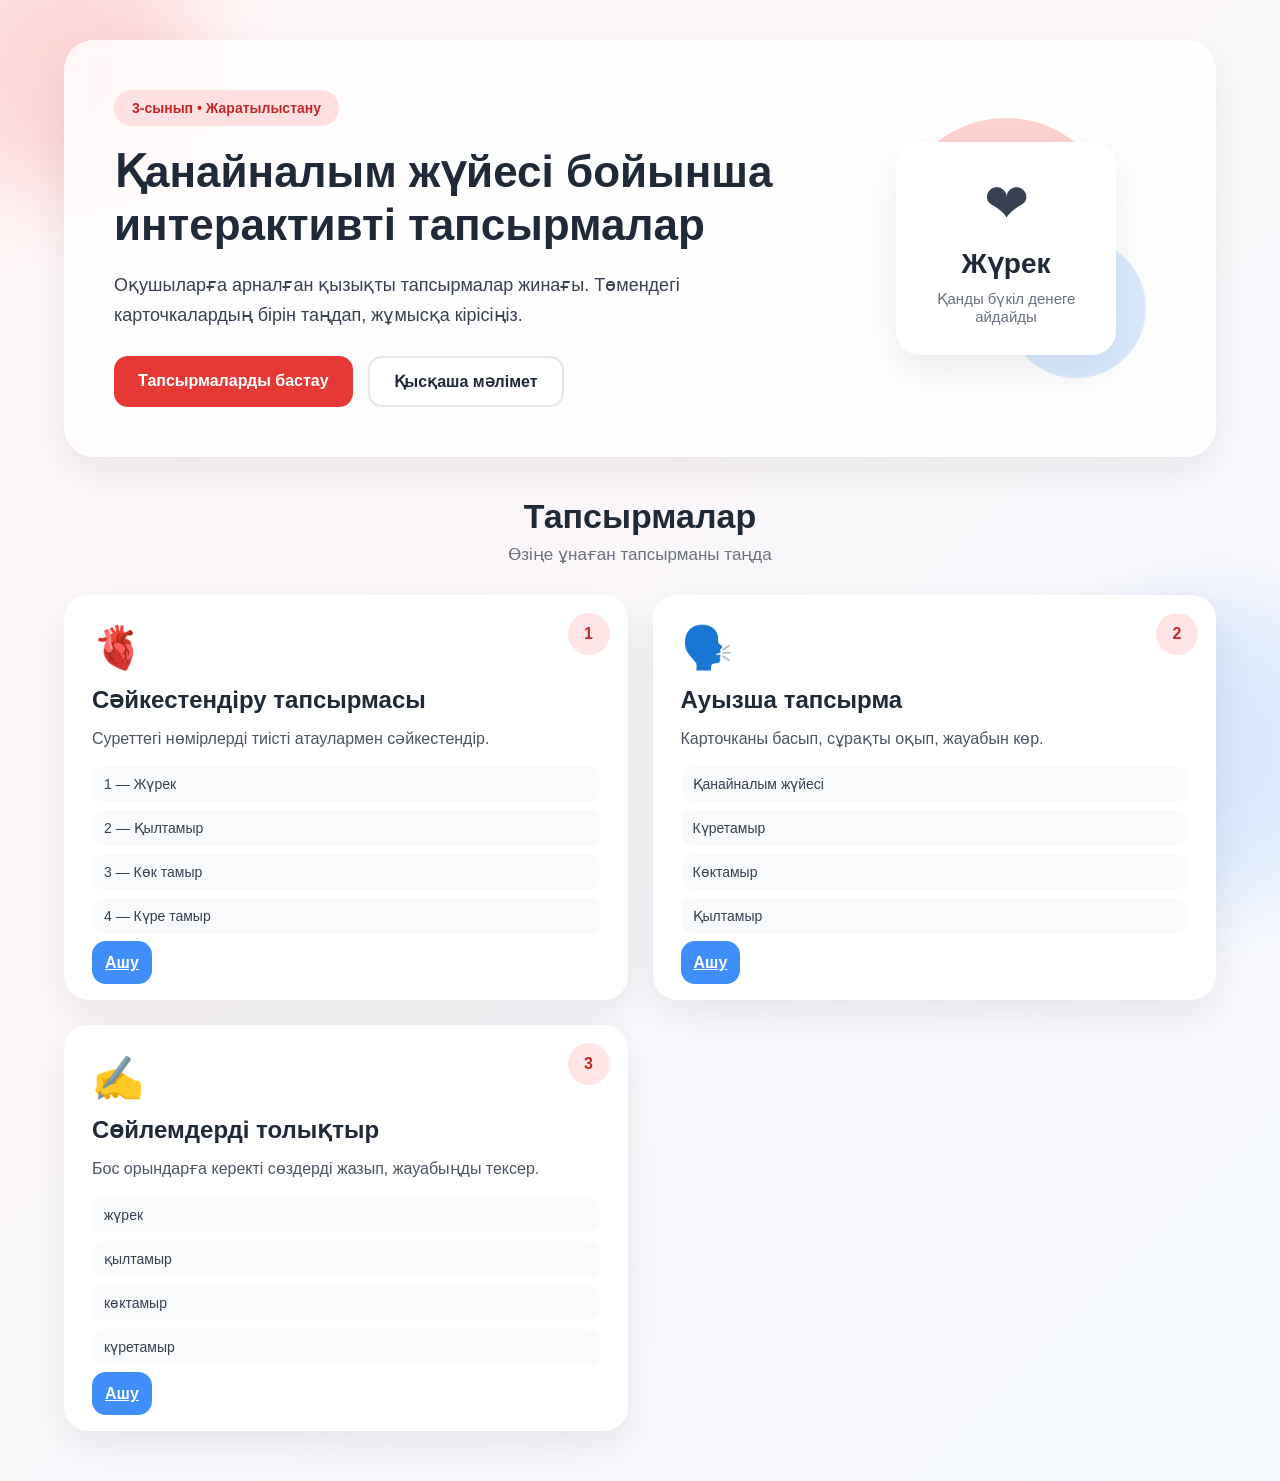
==== index.html @ b1f93da4 "bilim project start" ====
<!DOCTYPE html>
<html lang="kk">
<head>
  <meta charset="UTF-8" />
  <meta name="viewport" content="width=device-width, initial-scale=1.0" />
  <title>Қанайналым жүйесі тапсырмалары</title>
  <link rel="stylesheet" href="css/style.css" />
</head>
<body>
  <div class="background-shape shape1"></div>
  <div class="background-shape shape2"></div>

  <header class="hero">
    <div class="hero-text">
      <span class="badge">3-сынып • Жаратылыстану</span>
      <h1>Қанайналым жүйесі бойынша интерактивті тапсырмалар</h1>
      <p>
        Оқушыларға арналған қызықты тапсырмалар жинағы.
        Төмендегі карточкалардың бірін таңдап, жұмысқа кірісіңіз.
      </p>

      <div class="hero-buttons">
        <button class="main-btn" id="startBtn">Тапсырмаларды бастау</button>
        <button class="ghost-btn" id="infoBtn">Қысқаша мәлімет</button>
      </div>
    </div>

    <div class="hero-visual">
      <div class="circle circle1"></div>
      <div class="circle circle2"></div>
      <div class="heart-card">
        <div class="heart-icon">❤</div>
        <h3>Жүрек</h3>
        <p>Қанды бүкіл денеге айдайды</p>
      </div>
    </div>
  </header>

  <main class="container">
    <section class="section-title" id="tasksSection">
      <h2>Тапсырмалар</h2>
      <p>Өзіңе ұнаған тапсырманы таңда</p>
    </section>

    <section class="cards-grid">
      <article class="task-card">
        <div class="task-number">1</div>
        <div class="task-icon">🫀</div>
        <h3>Сәйкестендіру тапсырмасы</h3>
        <p>
          Суреттегі нөмірлерді тиісті атаулармен сәйкестендір.
        </p>
        <ul>
          <li>1 — Жүрек</li>
          <li>2 — Қылтамыр</li>
          <li>3 — Көк тамыр</li>
          <li>4 — Күре тамыр</li>
        </ul>
        <a class="card-btn" href="task1.html">Ашу</a>
      </article>

      <article class="task-card">
        <div class="task-number">2</div>
        <div class="task-icon">🗣️</div>
        <h3>Ауызша тапсырма</h3>
        <p>
          Карточканы басып, сұрақты оқып, жауабын көр.
        </p>
        <ul>
          <li>Қанайналым жүйесі</li>
          <li>Күретамыр</li>
          <li>Көктамыр</li>
          <li>Қылтамыр</li>
        </ul>
        <a class="card-btn" href="task2.html">Ашу</a>
      </article>

      <article class="task-card">
        <div class="task-number">3</div>
        <div class="task-icon">✍️</div>
        <h3>Сөйлемдерді толықтыр</h3>
        <p>
          Бос орындарға керекті сөздерді жазып, жауабыңды тексер.
        </p>
        <ul>
          <li>жүрек</li>
          <li>қылтамыр</li>
          <li>көктамыр</li>
          <li>күретамыр</li>
        </ul>
        <a class="card-btn" href="task3.html">Ашу</a>
      </article>
    </section>

    <section class="info-box" id="infoBox">
      <h3>Қысқаша мәлімет</h3>
      <p>
        Қанайналым жүйесі жүрек пен қан тамырларынан тұрады. Жүрек қанды айдайды, ал қантамырлар қанды бүкіл денеге жеткізеді.
      </p>
    </section>
  </main>

  <script src="js/script.js"></script>
</body>
</html>
---- css/style.css ----
* {
  margin: 0;
  padding: 0;
  box-sizing: border-box;
}

:root {
  --red: #e53935;
  --red-dark: #c62828;
  --pink: #ffe5e5;
  --blue: #3f8efc;
  --dark: #1f2937;
  --text: #374151;
  --light: #ffffff;
  --bg: linear-gradient(135deg, #fff6f6, #f5f9ff);
  --shadow: 0 15px 40px rgba(0, 0, 0, 0.08);
  --radius: 24px;
}

body {
  font-family: Arial, sans-serif;
  background: var(--bg);
  color: var(--text);
  min-height: 100vh;
  position: relative;
  overflow-x: hidden;
}

.background-shape {
  position: fixed;
  border-radius: 50%;
  z-index: -1;
  filter: blur(40px);
  opacity: 0.45;
}

.shape1 {
  width: 260px;
  height: 260px;
  background: #ffb3b3;
  top: -60px;
  left: -60px;
}

.shape2 {
  width: 300px;
  height: 300px;
  background: #b9d8ff;
  right: -80px;
  bottom: 0;
}

.hero {
  width: 90%;
  max-width: 1200px;
  margin: 40px auto 20px;
  display: flex;
  align-items: center;
  justify-content: space-between;
  gap: 40px;
  background: rgba(255, 255, 255, 0.8);
  border-radius: 30px;
  padding: 50px;
  box-shadow: var(--shadow);
  backdrop-filter: blur(10px);
}

.hero-text {
  flex: 1;
}

.badge {
  display: inline-block;
  background: #ffe0e0;
  color: var(--red-dark);
  padding: 10px 18px;
  border-radius: 999px;
  font-size: 14px;
  font-weight: 700;
  margin-bottom: 20px;
}

.hero-text h1 {
  font-size: 44px;
  line-height: 1.2;
  color: var(--dark);
  margin-bottom: 18px;
}

.hero-text p {
  font-size: 18px;
  line-height: 1.7;
  max-width: 620px;
  margin-bottom: 25px;
}

.hero-buttons {
  display: flex;
  gap: 15px;
  flex-wrap: wrap;
}

.main-btn,
.ghost-btn,
.card-btn {
  border: none;
  cursor: pointer;
  transition: 0.3s ease;
  font-weight: 700;
}

.main-btn {
  background: var(--red);
  color: white;
  padding: 14px 24px;
  border-radius: 14px;
  font-size: 16px;
}

.main-btn:hover {
  background: var(--red-dark);
  transform: translateY(-2px);
}

.ghost-btn {
  background: white;
  color: var(--dark);
  border: 2px solid #e5e7eb;
  padding: 14px 24px;
  border-radius: 14px;
  font-size: 16px;
}

.ghost-btn:hover {
  background: #f9fafb;
  transform: translateY(-2px);
}

.hero-visual {
  flex: 0 0 320px;
  position: relative;
  height: 300px;
  display: flex;
  align-items: center;
  justify-content: center;
}

.circle {
  position: absolute;
  border-radius: 50%;
}

.circle1 {
  width: 220px;
  height: 220px;
  background: #ffd2d2;
  top: 20px;
  left: 50px;
}

.circle2 {
  width: 140px;
  height: 140px;
  background: #d9eaff;
  bottom: 20px;
  right: 20px;
}

.heart-card {
  width: 220px;
  background: white;
  border-radius: 24px;
  padding: 30px 20px;
  text-align: center;
  box-shadow: var(--shadow);
  position: relative;
  z-index: 2;
  animation: floatCard 3s ease-in-out infinite;
}

.heart-icon {
  font-size: 54px;
  margin-bottom: 12px;
}

.heart-card h3 {
  font-size: 28px;
  color: var(--dark);
  margin-bottom: 10px;
}

.heart-card p {
  font-size: 15px;
  color: #6b7280;
}

@keyframes floatCard {
  0% { transform: translateY(0); }
  50% { transform: translateY(-8px); }
  100% { transform: translateY(0); }
}

.container {
  width: 90%;
  max-width: 1200px;
  margin: 0 auto 50px;
}

.section-title {
  text-align: center;
  margin: 40px 0 30px;
}

.section-title h2 {
  font-size: 34px;
  color: var(--dark);
  margin-bottom: 8px;
}

.section-title p {
  color: #6b7280;
  font-size: 17px;
}

.cards-grid {
  display: grid;
  grid-template-columns: repeat(2, 1fr);
  gap: 25px;
}

.task-card {
  position: relative;
  background: white;
  border-radius: var(--radius);
  padding: 28px;
  box-shadow: var(--shadow);
  transition: 0.35s ease;
  overflow: hidden;
}

.task-card:hover {
  transform: translateY(-8px);
  box-shadow: 0 22px 50px rgba(0, 0, 0, 0.12);
}

.task-number {
  position: absolute;
  top: 18px;
  right: 18px;
  width: 42px;
  height: 42px;
  background: #ffe5e5;
  color: var(--red-dark);
  border-radius: 50%;
  display: flex;
  align-items: center;
  justify-content: center;
  font-weight: 700;
}

.task-icon {
  font-size: 42px;
  margin-bottom: 14px;
}

.task-card h3 {
  font-size: 24px;
  color: var(--dark);
  margin-bottom: 12px;
}

.task-card p {
  line-height: 1.6;
  margin-bottom: 15px;
  color: #4b5563;
}

.task-card ul {
  list-style: none;
  margin-bottom: 20px;
}

.task-card ul li {
  background: #f9fafb;
  margin-bottom: 8px;
  padding: 10px 12px;
  border-radius: 12px;
  font-size: 14px;
}

.card-btn {
  width: 100%;
  background: var(--blue);
  color: white;
  padding: 13px;
  border-radius: 14px;
  font-size: 16px;
}

.card-btn:hover {
  transform: translateY(-2px);
  opacity: 0.95;
}

.info-box {
  margin-top: 35px;
  background: white;
  border-left: 6px solid var(--red);
  padding: 24px;
  border-radius: 20px;
  box-shadow: var(--shadow);
  display: none;
}

.info-box.show {
  display: block;
  animation: fadeIn 0.4s ease;
}

.info-box h3 {
  margin-bottom: 10px;
  font-size: 24px;
  color: var(--dark);
}

.info-box p {
  line-height: 1.7;
  font-size: 16px;
}

@keyframes fadeIn {
  from {
    opacity: 0;
    transform: translateY(12px);
  }
  to {
    opacity: 1;
    transform: translateY(0);
  }
}

html {
  scroll-behavior: smooth;
}

@media (max-width: 992px) {
  .hero {
    flex-direction: column;
    text-align: center;
    padding: 35px 25px;
  }

  .hero-text h1 {
    font-size: 34px;
  }

  .hero-text p {
    margin-left: auto;
    margin-right: auto;
  }

  .hero-buttons {
    justify-content: center;
  }

  .cards-grid {
    grid-template-columns: 1fr;
  }

  .hero-visual {
    width: 100%;
    flex: unset;
  }
}

@media (max-width: 576px) {
  .hero {
    width: 94%;
    margin-top: 20px;
  }

  .container {
    width: 94%;
  }

  .hero-text h1 {
    font-size: 28px;
  }

  .section-title h2 {
    font-size: 28px;
  }

  .task-card {
    padding: 22px;
  }
}
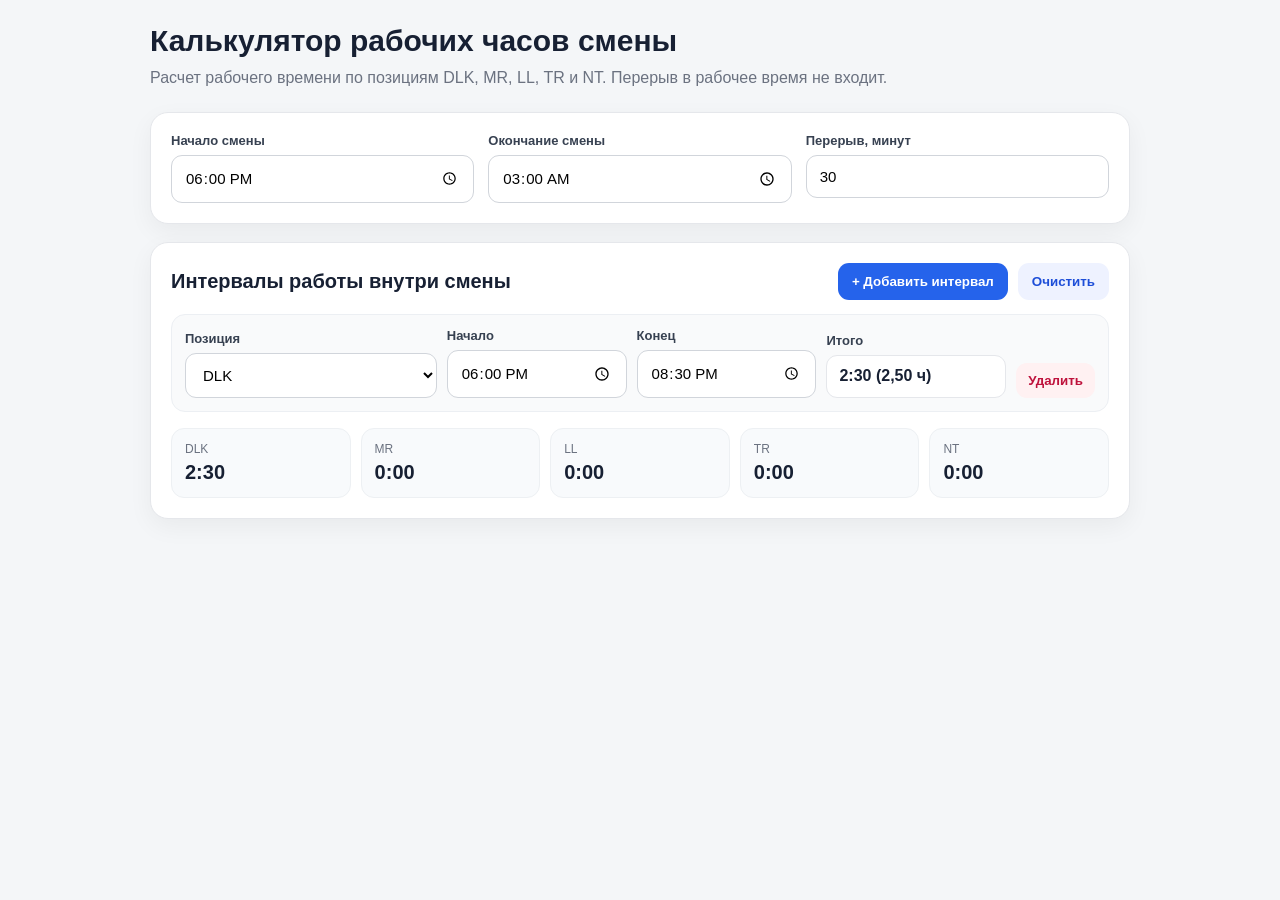
==== commit 9f8d404f: "Create index.html" ====
--- a/index.html
+++ b/index.html
@@ -1,105 +1,910 @@
 <!DOCTYPE html>
-<html lang="kk">
+<html lang="ru">
 <head>
   <meta charset="UTF-8" />
   <meta name="viewport" content="width=device-width, initial-scale=1.0" />
-  <title>Қанайналым жүйесі тапсырмалары</title>
-  <link rel="stylesheet" href="css/style.css" />
+  <title>Калькулятор рабочих часов смены</title>
+
+  <style>
+    * {
+      box-sizing: border-box;
+      margin: 0;
+      padding: 0;
+      font-family: Arial, sans-serif;
+    }
+
+    body {
+      background: #f4f6f8;
+      min-height: 100vh;
+      padding: 24px;
+      color: #172033;
+    }
+
+    .app {
+      max-width: 980px;
+      margin: 0 auto;
+    }
+
+    .header {
+      margin-bottom: 22px;
+    }
+
+    h1 {
+      font-size: 30px;
+      margin-bottom: 8px;
+    }
+
+    .sub {
+      color: #6b7280;
+      line-height: 1.5;
+    }
+
+    .card {
+      background: #ffffff;
+      border: 1px solid #e5e7eb;
+      border-radius: 18px;
+      padding: 20px;
+      margin-bottom: 18px;
+      box-shadow: 0 8px 24px rgba(0, 0, 0, 0.05);
+    }
+
+    .grid {
+      display: grid;
+      grid-template-columns: repeat(3, 1fr);
+      gap: 14px;
+    }
+
+    label {
+      display: block;
+      font-size: 13px;
+      font-weight: 700;
+      margin-bottom: 7px;
+      color: #374151;
+    }
+
+    input,
+    select {
+      width: 100%;
+      padding: 12px 13px;
+      border: 1px solid #d1d5db;
+      border-radius: 11px;
+      font-size: 15px;
+      background: #ffffff;
+      outline: none;
+    }
+
+    input:focus,
+    select:focus {
+      border-color: #2563eb;
+      box-shadow: 0 0 0 3px rgba(37, 99, 235, 0.1);
+    }
+
+    .section-title {
+      display: flex;
+      align-items: center;
+      justify-content: space-between;
+      gap: 12px;
+      margin-bottom: 14px;
+      flex-wrap: wrap;
+    }
+
+    .section-title h2 {
+      font-size: 20px;
+    }
+
+    .btn {
+      border: none;
+      border-radius: 11px;
+      padding: 11px 14px;
+      font-weight: 700;
+      cursor: pointer;
+    }
+
+    .btn-primary {
+      background: #2563eb;
+      color: white;
+    }
+
+    .btn-light {
+      background: #eef2ff;
+      color: #1d4ed8;
+    }
+
+    .btn-danger {
+      background: #fff1f2;
+      color: #be123c;
+      padding: 10px 12px;
+    }
+
+    .entries {
+      display: flex;
+      flex-direction: column;
+      gap: 10px;
+    }
+
+    .entry {
+      display: grid;
+      grid-template-columns: 1.4fr 1fr 1fr 1fr auto;
+      gap: 10px;
+      align-items: end;
+      padding: 13px;
+      background: #f9fafb;
+      border: 1px solid #eceff3;
+      border-radius: 14px;
+    }
+
+    .entry-result {
+      height: 43px;
+      display: flex;
+      align-items: center;
+      padding: 0 12px;
+      background: white;
+      border: 1px solid #e5e7eb;
+      border-radius: 11px;
+      font-weight: 800;
+    }
+
+    .totals {
+      display: grid;
+      grid-template-columns: repeat(5, 1fr);
+      gap: 10px;
+      margin-top: 16px;
+    }
+
+    .role-total {
+      padding: 13px;
+      border-radius: 13px;
+      background: #f8fafc;
+      border: 1px solid #edf0f3;
+    }
+
+    .role-name {
+      font-size: 12px;
+      color: #6b7280;
+      margin-bottom: 5px;
+    }
+
+    .role-hours {
+      font-size: 20px;
+      font-weight: 800;
+    }
+
+    .footer-actions {
+      display: flex;
+      gap: 10px;
+      flex-wrap: wrap;
+    }
+
+    @media (max-width: 760px) {
+      body {
+        padding: 12px;
+      }
+
+      .grid,
+      .totals {
+        grid-template-columns: 1fr 1fr;
+      }
+
+      .entry {
+        grid-template-columns: 1fr 1fr;
+      }
+
+      .entry .role-field {
+        grid-column: 1 / -1;
+      }
+
+      .entry .delete-wrap {
+        grid-column: 1 / -1;
+      }
+
+      .btn-danger {
+        width: 100%;
+      }
+    }
+
+    @media (max-width: 480px) {
+      .grid,
+      .totals {
+        grid-template-columns: 1fr;
+      }
+
+      h1 {
+        font-size: 25px;
+      }
+    }
+  </style>
 </head>
+
 <body>
-  <div class="background-shape shape1"></div>
-  <div class="background-shape shape2"></div>
-
-  <header class="hero">
-    <div class="hero-text">
-      <span class="badge">3-сынып • Жаратылыстану</span>
-      <h1>Қанайналым жүйесі бойынша интерактивті тапсырмалар</h1>
-      <p>
-        Оқушыларға арналған қызықты тапсырмалар жинағы.
-        Төмендегі карточкалардың бірін таңдап, жұмысқа кірісіңіз.
-      </p>
-
-      <div class="hero-buttons">
-        <button class="main-btn" id="startBtn">Тапсырмаларды бастау</button>
-        <button class="ghost-btn" id="infoBtn">Қысқаша мәлімет</button>
+  <div class="app">
+
+    <div class="header">
+      <h1>Калькулятор рабочих часов смены</h1>
+
+      <div class="sub">
+        Расчет рабочего времени по позициям DLK, MR, LL, TR и NT.
+        Перерыв в рабочее время не входит.
       </div>
     </div>
 
-    <div class="hero-visual">
-      <div class="circle circle1"></div>
-      <div class="circle circle2"></div>
-      <div class="heart-card">
-        <div class="heart-icon">❤</div>
-        <h3>Жүрек</h3>
-        <p>Қанды бүкіл денеге айдайды</p>
+    <div class="card">
+
+      <div class="grid">
+
+        <div>
+          <label>Начало смены</label>
+          <input
+            type="time"
+            id="shiftStart"
+            value="18:00"
+          >
+        </div>
+
+        <div>
+          <label>Окончание смены</label>
+          <input
+            type="time"
+            id="shiftEnd"
+            value="03:00"
+          >
+        </div>
+
+        <div>
+          <label>Перерыв, минут</label>
+          <input
+            type="number"
+            id="breakMinutes"
+            value="30"
+            min="0"
+            step="5"
+          >
+        </div>
+
       </div>
+
     </div>
-  </header>
-
-  <main class="container">
-    <section class="section-title" id="tasksSection">
-      <h2>Тапсырмалар</h2>
-      <p>Өзіңе ұнаған тапсырманы таңда</p>
-    </section>
-
-    <section class="cards-grid">
-      <article class="task-card">
-        <div class="task-number">1</div>
-        <div class="task-icon">🫀</div>
-        <h3>Сәйкестендіру тапсырмасы</h3>
-        <p>
-          Суреттегі нөмірлерді тиісті атаулармен сәйкестендір.
-        </p>
-        <ul>
-          <li>1 — Жүрек</li>
-          <li>2 — Қылтамыр</li>
-          <li>3 — Көк тамыр</li>
-          <li>4 — Күре тамыр</li>
-        </ul>
-        <a class="card-btn" href="task1.html">Ашу</a>
-      </article>
-
-      <article class="task-card">
-        <div class="task-number">2</div>
-        <div class="task-icon">🗣️</div>
-        <h3>Ауызша тапсырма</h3>
-        <p>
-          Карточканы басып, сұрақты оқып, жауабын көр.
-        </p>
-        <ul>
-          <li>Қанайналым жүйесі</li>
-          <li>Күретамыр</li>
-          <li>Көктамыр</li>
-          <li>Қылтамыр</li>
-        </ul>
-        <a class="card-btn" href="task2.html">Ашу</a>
-      </article>
-
-      <article class="task-card">
-        <div class="task-number">3</div>
-        <div class="task-icon">✍️</div>
-        <h3>Сөйлемдерді толықтыр</h3>
-        <p>
-          Бос орындарға керекті сөздерді жазып, жауабыңды тексер.
-        </p>
-        <ul>
-          <li>жүрек</li>
-          <li>қылтамыр</li>
-          <li>көктамыр</li>
-          <li>күретамыр</li>
-        </ul>
-        <a class="card-btn" href="task3.html">Ашу</a>
-      </article>
-    </section>
-
-    <section class="info-box" id="infoBox">
-      <h3>Қысқаша мәлімет</h3>
-      <p>
-        Қанайналым жүйесі жүрек пен қан тамырларынан тұрады. Жүрек қанды айдайды, ал қантамырлар қанды бүкіл денеге жеткізеді.
-      </p>
-    </section>
-  </main>
-
-  <script src="js/script.js"></script>
+
+    <div class="card">
+
+      <div class="section-title">
+
+        <div>
+          <h2>Интервалы работы внутри смены</h2>
+        </div>
+
+        <div class="footer-actions">
+
+          <button
+            class="btn btn-primary"
+            id="addEntry"
+          >
+            + Добавить интервал
+          </button>
+
+          <button
+            class="btn btn-light"
+            id="clearAll"
+          >
+            Очистить
+          </button>
+
+        </div>
+
+      </div>
+
+      <div
+        class="entries"
+        id="entries"
+      ></div>
+
+      <div class="totals">
+
+        <div class="role-total">
+          <div class="role-name">DLK</div>
+          <div
+            class="role-hours"
+            id="total-DLK"
+          >
+            0:00
+          </div>
+        </div>
+
+        <div class="role-total">
+          <div class="role-name">MR</div>
+          <div
+            class="role-hours"
+            id="total-MR"
+          >
+            0:00
+          </div>
+        </div>
+
+        <div class="role-total">
+          <div class="role-name">LL</div>
+          <div
+            class="role-hours"
+            id="total-LL"
+          >
+            0:00
+          </div>
+        </div>
+
+        <div class="role-total">
+          <div class="role-name">TR</div>
+          <div
+            class="role-hours"
+            id="total-TR"
+          >
+            0:00
+          </div>
+        </div>
+
+        <div class="role-total">
+          <div class="role-name">NT</div>
+          <div
+            class="role-hours"
+            id="total-NT"
+          >
+            0:00
+          </div>
+        </div>
+
+      </div>
+
+    </div>
+
+  </div>
+
+  <script>
+    const roles = [
+      {
+        value: "DLK",
+        label: "DLK"
+      },
+      {
+        value: "MR",
+        label: "MR"
+      },
+      {
+        value: "LL",
+        label: "LL"
+      },
+      {
+        value: "TR",
+        label: "TR"
+      },
+      {
+        value: "NT",
+        label: "NT"
+      }
+    ];
+
+
+    function toMinutes(time) {
+
+      if (!time) {
+        return null;
+      }
+
+      const [hours, minutes] =
+        time
+          .split(":")
+          .map(Number);
+
+      return hours * 60 + minutes;
+    }
+
+
+    function diffMinutes(start, end) {
+
+      let startMinutes =
+        toMinutes(start);
+
+      let endMinutes =
+        toMinutes(end);
+
+      if (
+        startMinutes === null ||
+        endMinutes === null
+      ) {
+        return 0;
+      }
+
+      /*
+        Если смена переходит через 00:00
+
+        Например:
+        23:00 → 02:00
+      */
+
+      if (
+        endMinutes <
+        startMinutes
+      ) {
+        endMinutes += 1440;
+      }
+
+      return (
+        endMinutes -
+        startMinutes
+      );
+    }
+
+
+    function formatTime(minutes) {
+
+      minutes =
+        Math.max(
+          0,
+          Math.round(minutes)
+        );
+
+      const hours =
+        Math.floor(
+          minutes / 60
+        );
+
+      const mins =
+        minutes % 60;
+
+      return (
+        hours +
+        ":" +
+        String(mins)
+          .padStart(2, "0")
+      );
+    }
+
+
+    function decimalHours(minutes) {
+
+      return (
+        minutes / 60
+      )
+        .toFixed(2)
+        .replace(".", ",");
+    }
+
+
+    function createEntry(
+      role = "DLK",
+      start = "",
+      end = ""
+    ) {
+
+      const entry =
+        document.createElement("div");
+
+      entry.className = "entry";
+
+
+      entry.innerHTML = `
+
+        <div class="role-field">
+
+          <label>
+            Позиция
+          </label>
+
+          <select class="role">
+
+            ${
+              roles
+                .map(
+                  roleItem =>
+                    `
+                    <option
+                      value="${roleItem.value}"
+                      ${
+                        roleItem.value === role
+                          ? "selected"
+                          : ""
+                      }
+                    >
+                      ${roleItem.label}
+                    </option>
+                    `
+                )
+                .join("")
+            }
+
+          </select>
+
+        </div>
+
+
+        <div>
+
+          <label>
+            Начало
+          </label>
+
+          <input
+            type="time"
+            class="start"
+            value="${start}"
+          >
+
+        </div>
+
+
+        <div>
+
+          <label>
+            Конец
+          </label>
+
+          <input
+            type="time"
+            class="end"
+            value="${end}"
+          >
+
+        </div>
+
+
+        <div>
+
+          <label>
+            Итого
+          </label>
+
+          <div
+            class="entry-result"
+          >
+            0:00
+          </div>
+
+        </div>
+
+
+        <div class="delete-wrap">
+
+          <button
+            class="btn btn-danger delete"
+          >
+            Удалить
+          </button>
+
+        </div>
+
+      `;
+
+
+      entry
+        .querySelectorAll(
+          "input, select"
+        )
+        .forEach(
+          element => {
+
+            element
+              .addEventListener(
+                "input",
+                recalculate
+              );
+
+          }
+        );
+
+
+      entry
+        .querySelector(
+          ".delete"
+        )
+        .addEventListener(
+          "click",
+          () => {
+
+            entry.remove();
+
+            recalculate();
+
+          }
+        );
+
+
+      document
+        .getElementById(
+          "entries"
+        )
+        .appendChild(
+          entry
+        );
+
+
+      recalculate();
+    }
+
+
+    function recalculate() {
+
+      /*
+        Общая продолжительность смены
+      */
+
+      const grossShift =
+        diffMinutes(
+          document
+            .getElementById(
+              "shiftStart"
+            )
+            .value,
+
+          document
+            .getElementById(
+              "shiftEnd"
+            )
+            .value
+        );
+
+
+      /*
+        Перерыв
+      */
+
+      const breakMinutes =
+        Math.max(
+          0,
+
+          Number(
+            document
+              .getElementById(
+                "breakMinutes"
+              )
+              .value
+          ) || 0
+        );
+
+
+      /*
+        Чистое рабочее время
+
+        Сейчас используется для внутреннего расчета.
+      */
+
+      const netShift =
+        Math.max(
+          0,
+          grossShift -
+          breakMinutes
+        );
+
+
+      /*
+        Сумма часов
+        по каждой позиции
+      */
+
+      const totals = {
+
+        DLK: 0,
+
+        MR: 0,
+
+        LL: 0,
+
+        TR: 0,
+
+        NT: 0
+
+      };
+
+
+      /*
+        Перебираем все интервалы
+      */
+
+      document
+        .querySelectorAll(
+          ".entry"
+        )
+        .forEach(
+          row => {
+
+            const start =
+              row
+                .querySelector(
+                  ".start"
+                )
+                .value;
+
+
+            const end =
+              row
+                .querySelector(
+                  ".end"
+                )
+                .value;
+
+
+            const minutes =
+              diffMinutes(
+                start,
+                end
+              );
+
+
+            /*
+              Показываем результат
+
+              Например:
+
+              2:30 (2,50 ч)
+            */
+
+            row
+              .querySelector(
+                ".entry-result"
+              )
+              .textContent =
+                formatTime(minutes) +
+                " (" +
+                decimalHours(minutes) +
+                " ч)";
+
+
+            /*
+              Какая позиция
+              выбрана
+            */
+
+            const role =
+              row
+                .querySelector(
+                  ".role"
+                )
+                .value;
+
+
+            /*
+              Добавляем время
+              к позиции
+            */
+
+            totals[role] +=
+              minutes;
+
+          }
+        );
+
+
+      /*
+        Вывод итогов
+      */
+
+      Object
+        .keys(totals)
+        .forEach(
+          role => {
+
+            const element =
+              document
+                .getElementById(
+                  "total-" +
+                  role
+                );
+
+
+            if (element) {
+
+              element
+                .textContent =
+                  formatTime(
+                    totals[role]
+                  );
+
+            }
+
+          }
+        );
+
+
+      /*
+        netShift оставлен
+        для будущих расчетов
+      */
+
+      console.log(
+        "Чистое время смены:",
+        formatTime(netShift)
+      );
+    }
+
+
+    /*
+      Добавить интервал
+    */
+
+    document
+      .getElementById(
+        "addEntry"
+      )
+      .addEventListener(
+        "click",
+        () => {
+
+          createEntry();
+
+        }
+      );
+
+
+    /*
+      Пересчет при изменении смены
+    */
+
+    document
+      .getElementById(
+        "shiftStart"
+      )
+      .addEventListener(
+        "input",
+        recalculate
+      );
+
+
+    document
+      .getElementById(
+        "shiftEnd"
+      )
+      .addEventListener(
+        "input",
+        recalculate
+      );
+
+
+    document
+      .getElementById(
+        "breakMinutes"
+      )
+      .addEventListener(
+        "input",
+        recalculate
+      );
+
+
+    /*
+      Очистить все интервалы
+    */
+
+    document
+      .getElementById(
+        "clearAll"
+      )
+      .addEventListener(
+        "click",
+        () => {
+
+          document
+            .getElementById(
+              "entries"
+            )
+            .innerHTML = "";
+
+
+          createEntry();
+
+          recalculate();
+
+        }
+      );
+
+
+    /*
+      Стартовые интервалы
+
+      Если не нужны —
+      эти строки можно удалить.
+    */
+
+    createEntry(
+      "DLK",
+      "18:00",
+      "20:30"
+    );
+
+  </script>
+
 </body>
-</html>+</html>
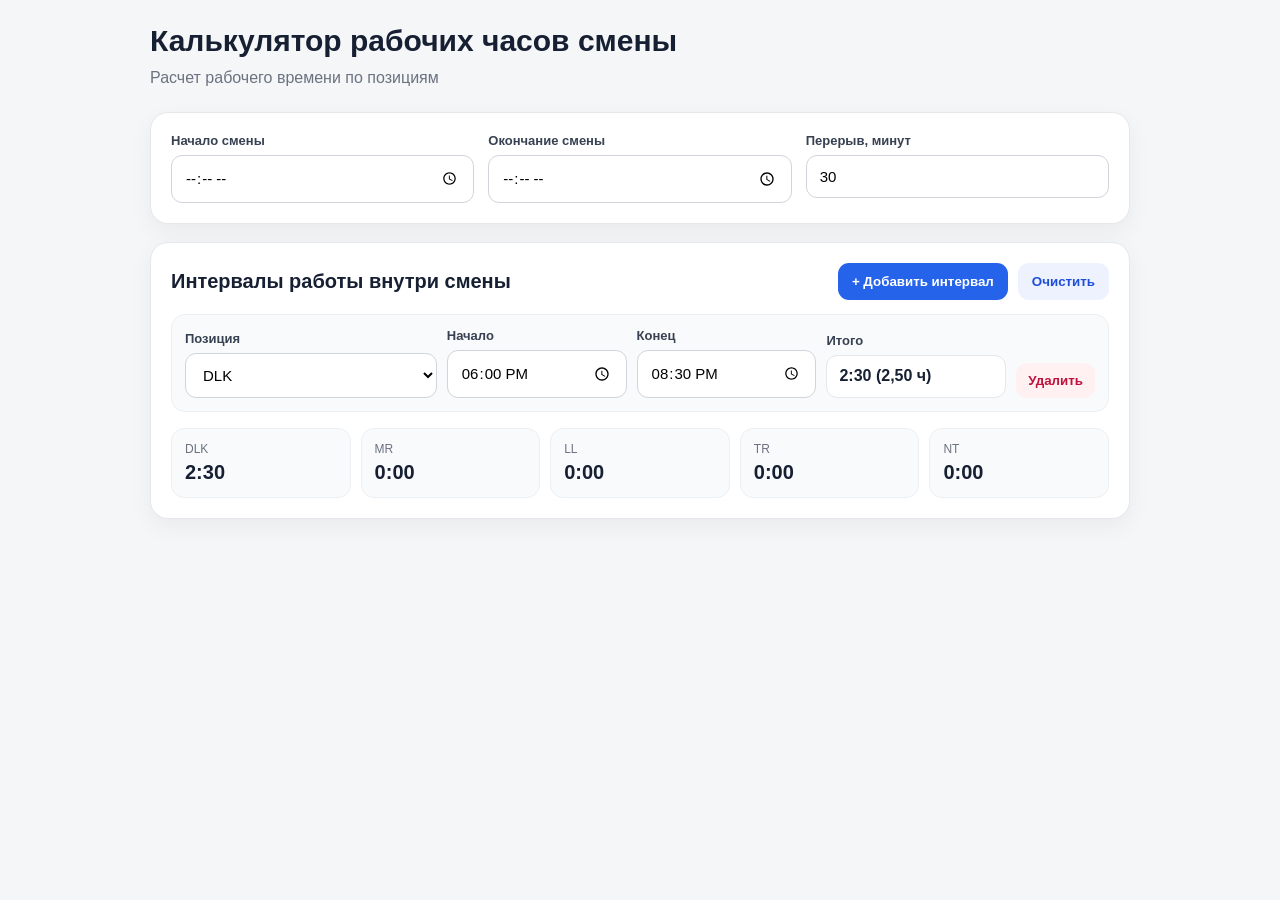
==== commit 97e14e10: "Update index.html" ====
--- a/index.html
+++ b/index.html
@@ -222,8 +222,7 @@
       <h1>Калькулятор рабочих часов смены</h1>
 
       <div class="sub">
-        Расчет рабочего времени по позициям DLK, MR, LL, TR и NT.
-        Перерыв в рабочее время не входит.
+        Расчет рабочего времени по позициям
       </div>
     </div>
 
@@ -236,7 +235,7 @@
           <input
             type="time"
             id="shiftStart"
-            value="18:00"
+            value="время"
           >
         </div>
 
@@ -245,7 +244,7 @@
           <input
             type="time"
             id="shiftEnd"
-            value="03:00"
+            value="время"
           >
         </div>
 
